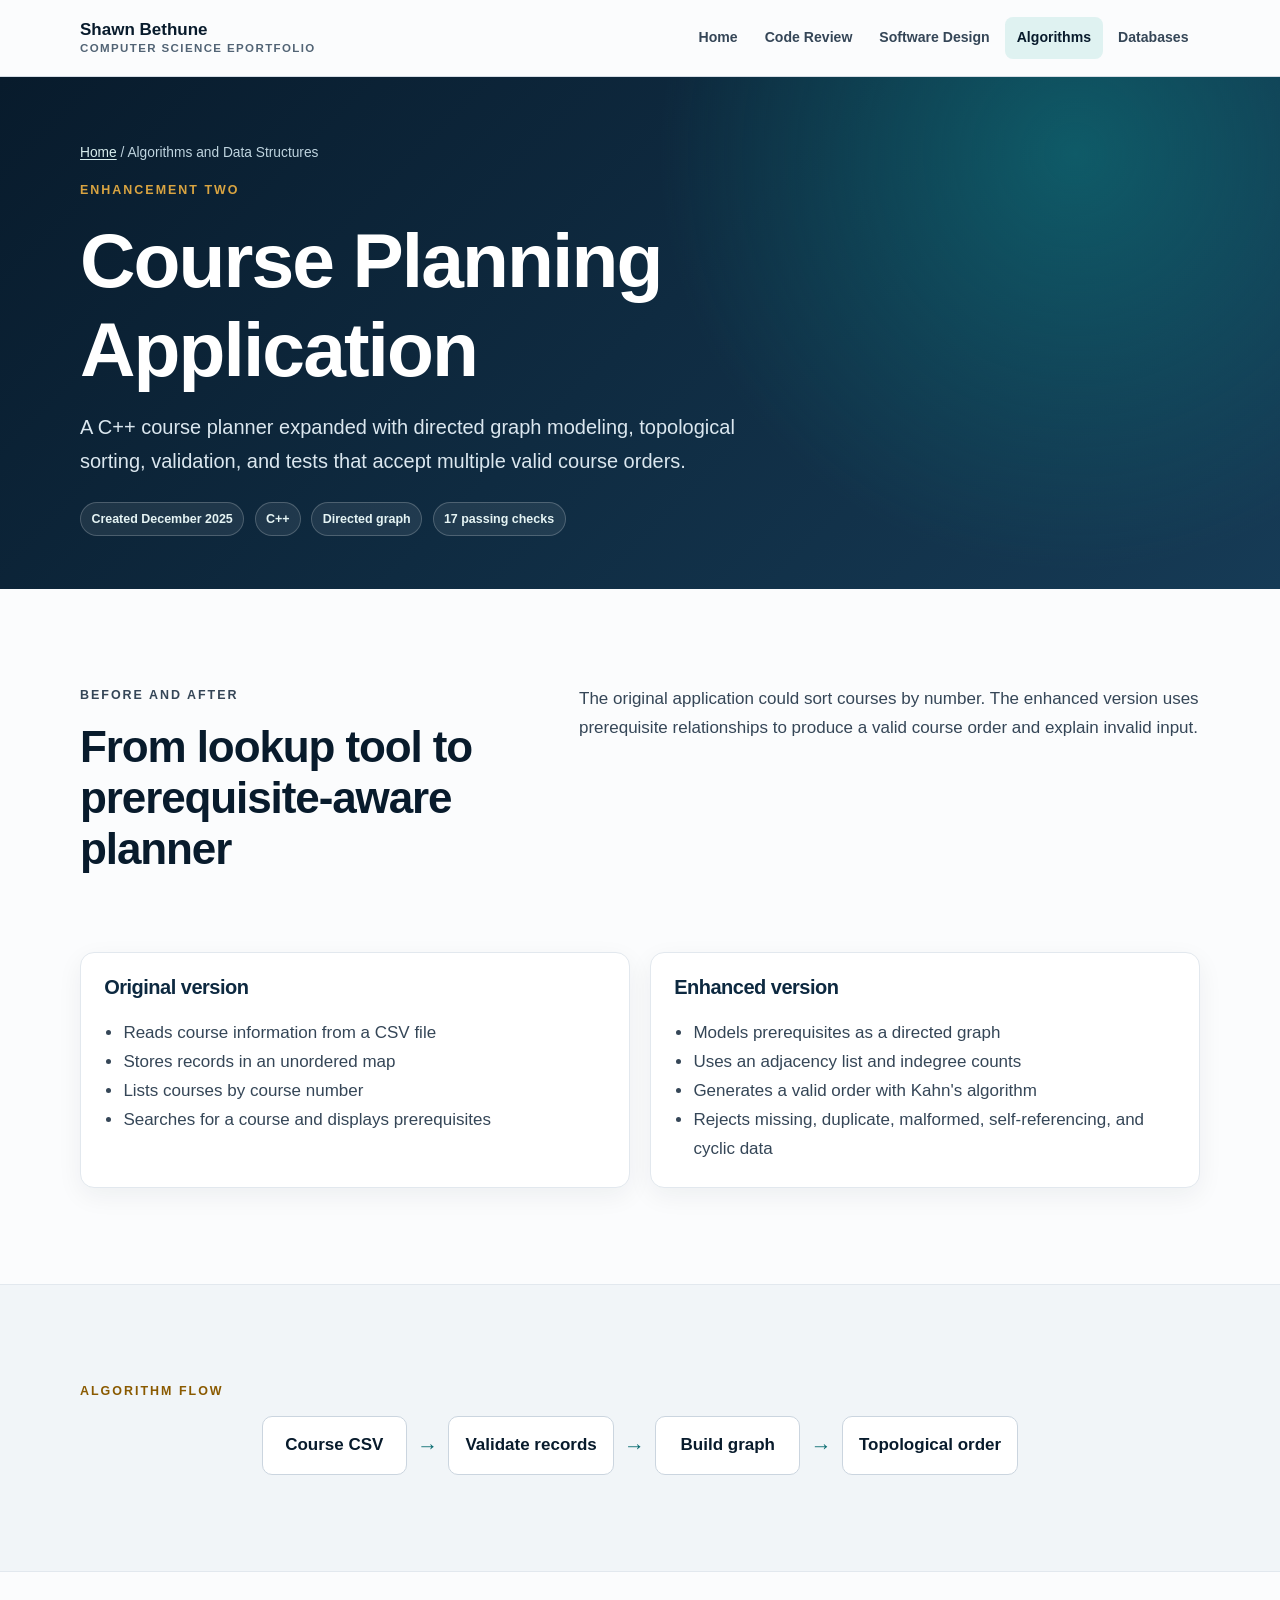
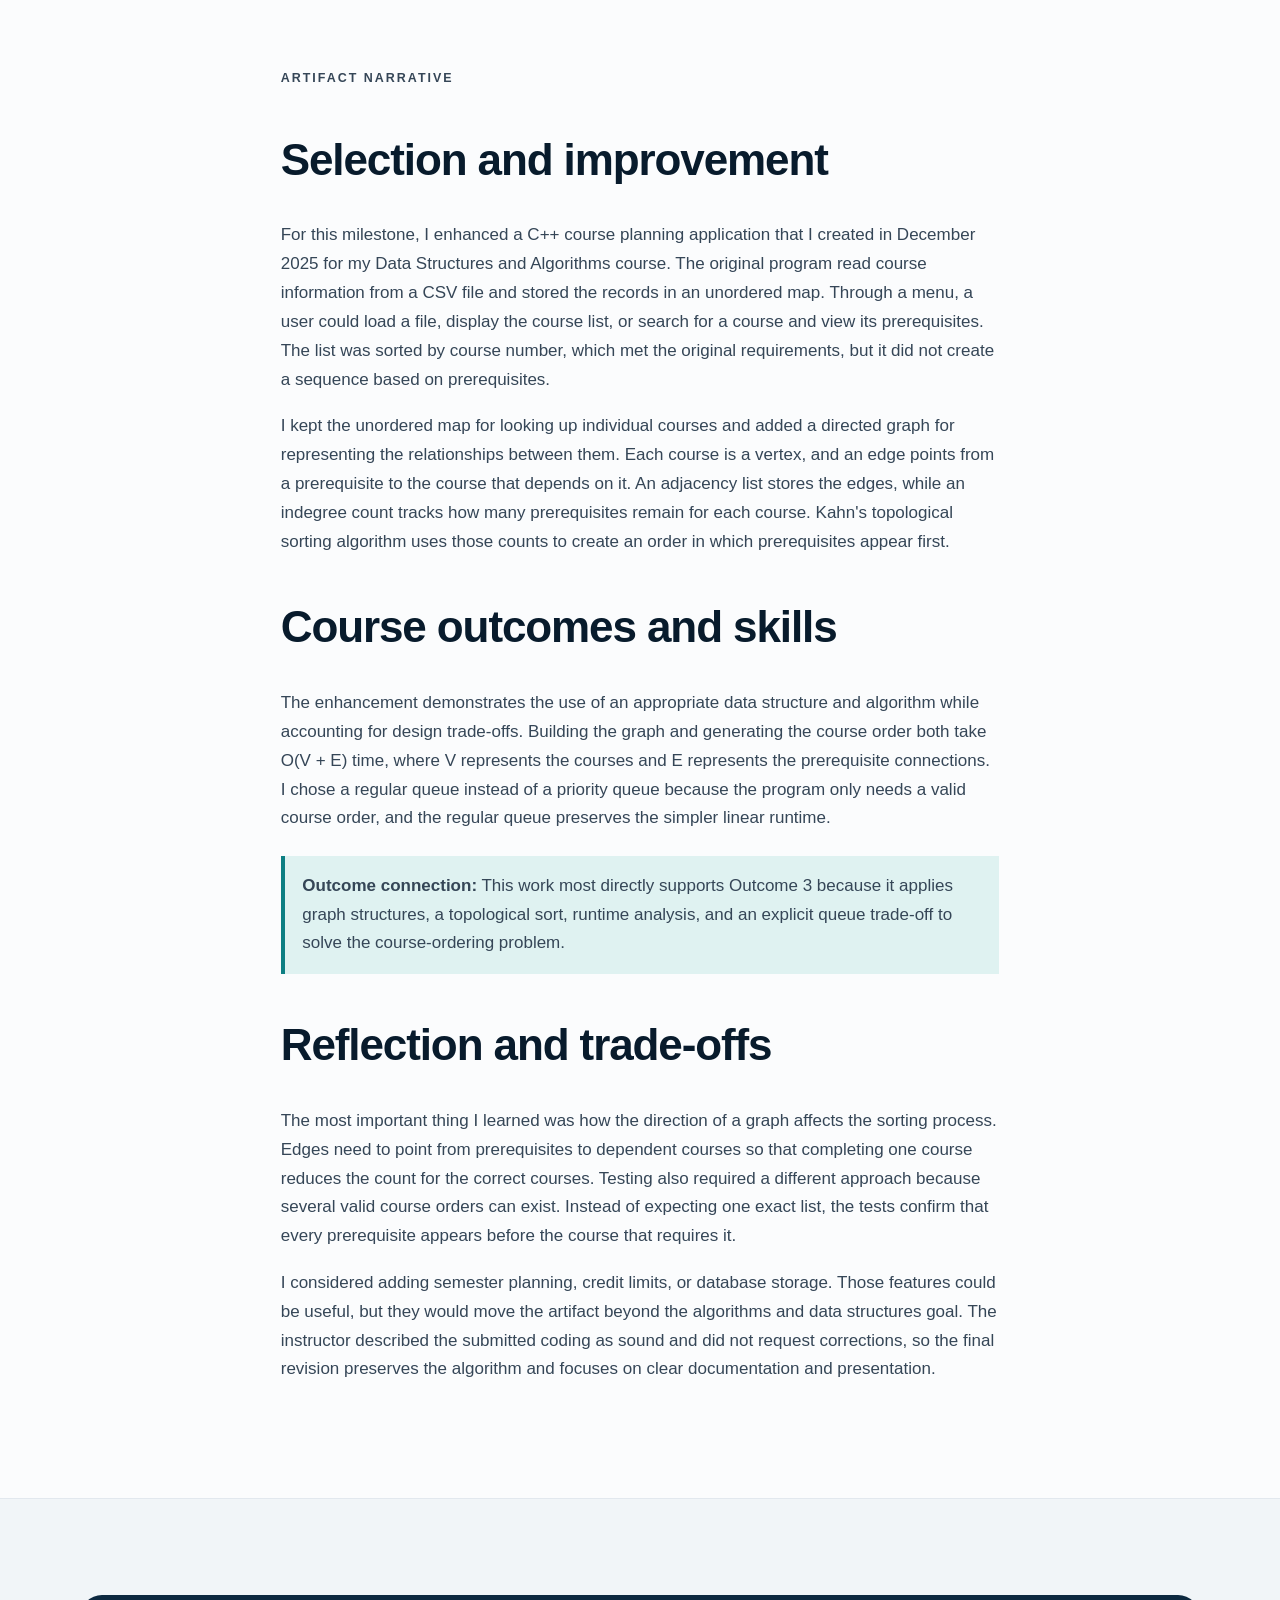
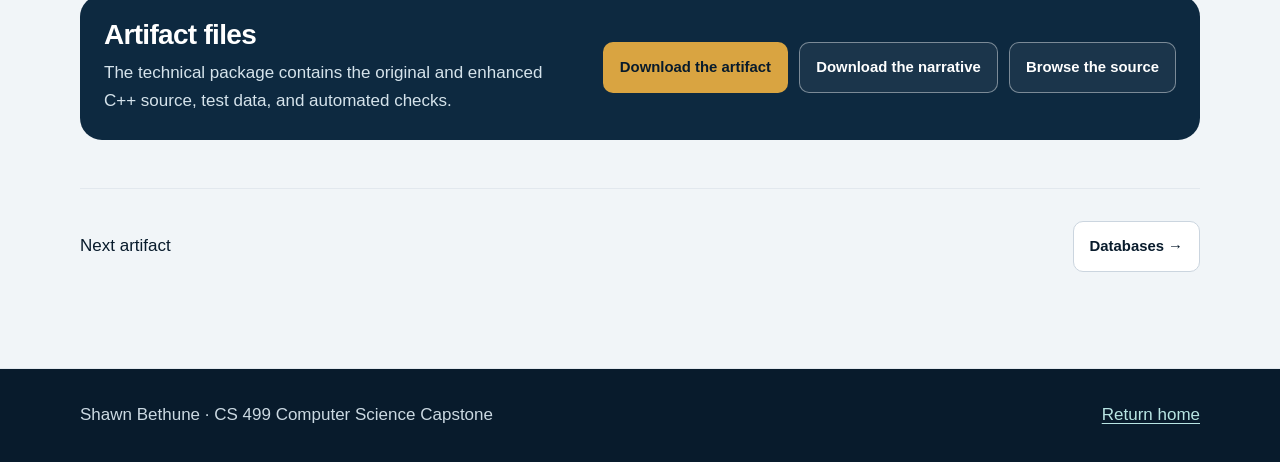
==== algorithms.html @ f5aa71fc "Build CS 499 portfolio foundation" ====
<!doctype html>
<html lang="en">
<head>
  <meta charset="utf-8">
  <meta name="viewport" content="width=device-width, initial-scale=1">
  <meta name="description" content="Algorithms and data structures enhancement for Shawn Bethune's CS 499 capstone.">
  <title>Algorithms and Data Structures | Shawn Bethune</title>
  <link rel="stylesheet" href="assets/css/styles.css">
</head>
<body>
  <a class="skip-link" href="#main-content">Skip to main content</a>
  <header class="site-header">
    <div class="container nav-wrap">
      <a class="brand" href="index.html">Shawn Bethune<span>Computer Science ePortfolio</span></a>
      <nav class="site-nav" aria-label="Primary navigation">
        <a href="index.html">Home</a>
        <a href="code-review.html">Code Review</a>
        <a href="software-design.html">Software Design</a>
        <a href="algorithms.html" aria-current="page">Algorithms</a>
        <a href="databases.html">Databases</a>
      </nav>
    </div>
  </header>

  <main id="main-content">
    <section class="page-hero">
      <div class="container">
        <p class="breadcrumbs"><a href="index.html">Home</a> / Algorithms and Data Structures</p>
        <p class="eyebrow">Enhancement Two</p>
        <h1>Course Planning Application</h1>
        <p class="lede">A C++ course planner expanded with directed graph modeling, topological sorting, validation, and tests that accept multiple valid course orders.</p>
        <div class="meta-row" aria-label="Project details">
          <span>Created December 2025</span>
          <span>C++</span>
          <span>Directed graph</span>
          <span>17 passing checks</span>
        </div>
      </div>
    </section>

    <section class="section">
      <div class="container">
        <div class="section-heading">
          <div><p class="eyebrow">Before and after</p><h2>From lookup tool to prerequisite-aware planner</h2></div>
          <p>The original application could sort courses by number. The enhanced version uses prerequisite relationships to produce a valid course order and explain invalid input.</p>
        </div>
        <div class="comparison-grid">
          <article class="comparison-card">
            <h3>Original version</h3>
            <ul>
              <li>Reads course information from a CSV file</li>
              <li>Stores records in an unordered map</li>
              <li>Lists courses by course number</li>
              <li>Searches for a course and displays prerequisites</li>
            </ul>
          </article>
          <article class="comparison-card">
            <h3>Enhanced version</h3>
            <ul>
              <li>Models prerequisites as a directed graph</li>
              <li>Uses an adjacency list and indegree counts</li>
              <li>Generates a valid order with Kahn's algorithm</li>
              <li>Rejects missing, duplicate, malformed, self-referencing, and cyclic data</li>
            </ul>
          </article>
        </div>
      </div>
    </section>

    <section class="section section-alt">
      <div class="container">
        <p class="eyebrow">Algorithm flow</p>
        <div class="flow" aria-label="Course planning algorithm flow">
          <div class="flow-step">Course CSV</div><span class="flow-arrow" aria-hidden="true">→</span>
          <div class="flow-step">Validate records</div><span class="flow-arrow" aria-hidden="true">→</span>
          <div class="flow-step">Build graph</div><span class="flow-arrow" aria-hidden="true">→</span>
          <div class="flow-step">Topological order</div>
        </div>
      </div>
    </section>

    <section class="section">
      <div class="container prose">
        <p class="eyebrow">Artifact narrative</p>
        <h2>Selection and improvement</h2>
        <p>For this milestone, I enhanced a C++ course planning application that I created in December 2025 for my Data Structures and Algorithms course. The original program read course information from a CSV file and stored the records in an unordered map. Through a menu, a user could load a file, display the course list, or search for a course and view its prerequisites. The list was sorted by course number, which met the original requirements, but it did not create a sequence based on prerequisites.</p>
        <p>I kept the unordered map for looking up individual courses and added a directed graph for representing the relationships between them. Each course is a vertex, and an edge points from a prerequisite to the course that depends on it. An adjacency list stores the edges, while an indegree count tracks how many prerequisites remain for each course. Kahn's topological sorting algorithm uses those counts to create an order in which prerequisites appear first.</p>

        <h2>Course outcomes and skills</h2>
        <p>The enhancement demonstrates the use of an appropriate data structure and algorithm while accounting for design trade-offs. Building the graph and generating the course order both take O(V + E) time, where V represents the courses and E represents the prerequisite connections. I chose a regular queue instead of a priority queue because the program only needs a valid course order, and the regular queue preserves the simpler linear runtime.</p>
        <p class="outcome-note"><strong>Outcome connection:</strong> This work most directly supports Outcome 3 because it applies graph structures, a topological sort, runtime analysis, and an explicit queue trade-off to solve the course-ordering problem.</p>

        <h2>Reflection and trade-offs</h2>
        <p>The most important thing I learned was how the direction of a graph affects the sorting process. Edges need to point from prerequisites to dependent courses so that completing one course reduces the count for the correct courses. Testing also required a different approach because several valid course orders can exist. Instead of expecting one exact list, the tests confirm that every prerequisite appears before the course that requires it.</p>
        <p>I considered adding semester planning, credit limits, or database storage. Those features could be useful, but they would move the artifact beyond the algorithms and data structures goal. The instructor described the submitted coding as sound and did not request corrections, so the final revision preserves the algorithm and focuses on clear documentation and presentation.</p>
      </div>
    </section>

    <section class="section section-alt">
      <div class="container file-panel">
        <div><h2>Artifact files</h2><p>The technical package contains the original and enhanced C++ source, test data, and automated checks.</p></div>
        <div class="file-actions">
          <a class="button button-primary" href="downloads/algorithms-artifact.zip">Download the artifact</a>
          <a class="button button-secondary" href="documents/algorithms-narrative.docx">Download the narrative</a>
          <a class="button button-secondary" href="https://github.com/shawnSnhu/shawnsnhu.github.io/tree/main/artifacts/algorithms">Browse the source</a>
        </div>
      </div>
      <div class="container next-project"><span>Next artifact</span><a class="button button-light" href="databases.html">Databases →</a></div>
    </section>
  </main>

  <footer class="site-footer"><div class="container footer-wrap"><p>Shawn Bethune · CS 499 Computer Science Capstone</p><a href="index.html">Return home</a></div></footer>
</body>
</html>
---- assets/css/styles.css ----
:root {
  --navy-950: #081b2c;
  --navy-900: #0d2940;
  --navy-800: #163b56;
  --teal-700: #0b6d72;
  --teal-600: #0d7f83;
  --teal-100: #dff2f1;
  --gold-500: #d9a441;
  --gold-700: #8a5a00;
  --slate-700: #354657;
  --slate-600: #526475;
  --slate-300: #cbd5df;
  --slate-200: #e2e8ee;
  --slate-100: #f1f5f8;
  --paper: #fbfcfd;
  --white: #ffffff;
  --shadow: 0 16px 40px rgba(8, 27, 44, 0.1);
  --radius-lg: 22px;
  --radius-md: 14px;
  --content-width: 1120px;
}

* {
  box-sizing: border-box;
}

html {
  scroll-behavior: smooth;
}

body {
  margin: 0;
  color: var(--navy-950);
  background: var(--paper);
  font-family: Inter, ui-sans-serif, -apple-system, BlinkMacSystemFont, "Segoe UI", sans-serif;
  font-size: 17px;
  line-height: 1.7;
}

a {
  color: var(--teal-700);
  text-underline-offset: 0.18em;
}

a:hover {
  color: var(--navy-900);
}

a:focus-visible,
button:focus-visible {
  outline: 3px solid var(--gold-500);
  outline-offset: 4px;
}

img,
svg {
  max-width: 100%;
}

h1,
h2,
h3 {
  margin-top: 0;
  line-height: 1.16;
  letter-spacing: -0.025em;
}

h1 {
  font-size: clamp(2.55rem, 7vw, 5.5rem);
  max-width: 12ch;
}

h2 {
  font-size: clamp(1.85rem, 4vw, 2.75rem);
}

h3 {
  font-size: 1.25rem;
}

p {
  margin: 0 0 1.1rem;
}

.skip-link {
  position: fixed;
  top: 0.75rem;
  left: 0.75rem;
  z-index: 100;
  padding: 0.65rem 0.9rem;
  color: var(--white);
  background: var(--navy-950);
  border-radius: 8px;
  transform: translateY(-180%);
}

.skip-link:focus {
  transform: translateY(0);
}

.container {
  width: min(calc(100% - 2rem), var(--content-width));
  margin-inline: auto;
}

.site-header {
  position: sticky;
  top: 0;
  z-index: 20;
  border-bottom: 1px solid rgba(203, 213, 223, 0.78);
  background: rgba(251, 252, 253, 0.94);
  backdrop-filter: blur(12px);
}

.nav-wrap {
  display: flex;
  min-height: 76px;
  align-items: center;
  justify-content: space-between;
  gap: 1.5rem;
}

.brand {
  color: var(--navy-950);
  font-weight: 800;
  line-height: 1.1;
  text-decoration: none;
}

.brand span {
  display: block;
  margin-top: 0.18rem;
  color: var(--slate-600);
  font-size: 0.72rem;
  font-weight: 700;
  letter-spacing: 0.12em;
  text-transform: uppercase;
}

.site-nav {
  display: flex;
  align-items: center;
  justify-content: flex-end;
  gap: 0.25rem;
  flex-wrap: wrap;
}

.site-nav a {
  padding: 0.55rem 0.72rem;
  color: var(--slate-700);
  border-radius: 8px;
  font-size: 0.88rem;
  font-weight: 700;
  text-decoration: none;
}

.site-nav a:hover,
.site-nav a[aria-current="page"] {
  color: var(--navy-950);
  background: var(--teal-100);
}

.hero {
  position: relative;
  overflow: hidden;
  padding: clamp(4rem, 9vw, 7rem) 0;
  color: var(--white);
  background:
    radial-gradient(circle at 84% 18%, rgba(13, 127, 131, 0.65), transparent 31rem),
    linear-gradient(135deg, var(--navy-950), var(--navy-800));
}

.hero::after {
  position: absolute;
  right: -9rem;
  bottom: -13rem;
  width: 34rem;
  height: 34rem;
  border: 1px solid rgba(255, 255, 255, 0.13);
  border-radius: 50%;
  content: "";
}

.hero-grid {
  position: relative;
  z-index: 1;
  display: grid;
  grid-template-columns: minmax(0, 1.45fr) minmax(280px, 0.75fr);
  align-items: center;
  gap: clamp(2.5rem, 7vw, 6rem);
}

.eyebrow {
  margin-bottom: 0.9rem;
  color: var(--gold-700);
  font-size: 0.78rem;
  font-weight: 800;
  letter-spacing: 0.16em;
  text-transform: uppercase;
}

.hero .eyebrow,
.page-hero .eyebrow {
  color: var(--gold-500);
}

.hero .lede,
.page-hero .lede {
  max-width: 61ch;
  color: #dbe7ef;
  font-size: clamp(1.05rem, 2vw, 1.25rem);
}

.actions {
  display: flex;
  align-items: center;
  gap: 0.8rem;
  margin-top: 2rem;
  flex-wrap: wrap;
}

.button {
  display: inline-flex;
  min-height: 46px;
  align-items: center;
  justify-content: center;
  padding: 0.72rem 1rem;
  border: 1px solid transparent;
  border-radius: 10px;
  font-size: 0.93rem;
  font-weight: 800;
  text-decoration: none;
}

.button-primary {
  color: var(--navy-950);
  background: var(--gold-500);
}

.button-primary:hover {
  color: var(--navy-950);
  background: #e8b85a;
}

.button-secondary {
  color: var(--white);
  border-color: rgba(255, 255, 255, 0.42);
  background: rgba(255, 255, 255, 0.06);
}

.button-secondary:hover {
  color: var(--white);
  background: rgba(255, 255, 255, 0.14);
}

.button-dark {
  color: var(--white);
  background: var(--navy-900);
}

.button-dark:hover {
  color: var(--white);
  background: var(--navy-800);
}

.button-light {
  color: var(--navy-950);
  border-color: var(--slate-300);
  background: var(--white);
}

.button-light:hover {
  color: var(--navy-950);
  border-color: var(--teal-600);
  background: var(--teal-100);
}

.hero-panel {
  padding: 1.6rem;
  border: 1px solid rgba(255, 255, 255, 0.18);
  border-radius: var(--radius-lg);
  background: rgba(255, 255, 255, 0.08);
  box-shadow: var(--shadow);
}

.hero-panel h2 {
  font-size: 1.55rem;
}

.panel-label {
  margin-bottom: 0.6rem;
  color: #9ed7d6;
  font-size: 0.76rem;
  font-weight: 800;
  letter-spacing: 0.13em;
  text-transform: uppercase;
}

.compact-list,
.tag-list {
  display: flex;
  padding: 0;
  margin: 1.25rem 0 0;
  list-style: none;
  flex-wrap: wrap;
  gap: 0.55rem;
}

.compact-list li,
.tag-list li {
  padding: 0.32rem 0.62rem;
  border-radius: 999px;
  font-size: 0.78rem;
  font-weight: 800;
}

.compact-list li {
  color: #e9f5f5;
  background: rgba(255, 255, 255, 0.1);
}

.tag-list li {
  color: var(--teal-700);
  background: var(--teal-100);
}

.section {
  padding: clamp(3.6rem, 8vw, 6rem) 0;
}

.section-alt {
  border-block: 1px solid var(--slate-200);
  background: var(--slate-100);
}

.section-heading {
  display: grid;
  grid-template-columns: minmax(0, 0.85fr) minmax(280px, 1.15fr);
  gap: 2.5rem;
  margin-bottom: 2.6rem;
}

.section-heading p {
  color: var(--slate-700);
}

.prose {
  max-width: 76ch;
}

.prose h2 {
  margin-top: 2.8rem;
}

.prose h3 {
  margin-top: 2rem;
}

.prose p,
.prose li {
  color: var(--slate-700);
}

.draft-note {
  margin-bottom: 1.6rem;
  padding: 0.85rem 1rem;
  color: var(--navy-900);
  border: 1px dashed var(--teal-600);
  border-radius: 10px;
  background: var(--teal-100);
  font-size: 0.9rem;
}

.card-grid {
  display: grid;
  grid-template-columns: repeat(3, minmax(0, 1fr));
  gap: 1.25rem;
}

.project-card,
.outcome-card,
.comparison-card,
.content-card {
  border: 1px solid var(--slate-200);
  border-radius: var(--radius-md);
  background: var(--white);
  box-shadow: 0 8px 26px rgba(8, 27, 44, 0.06);
}

.project-card {
  display: flex;
  min-height: 100%;
  flex-direction: column;
  padding: 1.45rem;
}

.project-number {
  display: inline-flex;
  width: 2.25rem;
  height: 2.25rem;
  align-items: center;
  justify-content: center;
  margin-bottom: 1.1rem;
  color: var(--white);
  border-radius: 50%;
  background: var(--teal-700);
  font-size: 0.8rem;
  font-weight: 900;
}

.project-card p {
  color: var(--slate-700);
}

.project-card .text-link {
  margin-top: auto;
  padding-top: 0.7rem;
  font-weight: 800;
}

.outcome-grid {
  display: grid;
  grid-template-columns: repeat(5, minmax(0, 1fr));
  gap: 0.85rem;
}

.outcome-card {
  padding: 1rem;
}

.outcome-card span {
  display: block;
  margin-bottom: 0.35rem;
  color: var(--teal-700);
  font-size: 0.73rem;
  font-weight: 900;
  letter-spacing: 0.1em;
  text-transform: uppercase;
}

.outcome-card p {
  margin: 0;
  color: var(--slate-700);
  font-size: 0.88rem;
  line-height: 1.5;
}

.page-hero {
  padding: 4rem 0 3.3rem;
  color: var(--white);
  background:
    radial-gradient(circle at 84% 15%, rgba(13, 127, 131, 0.54), transparent 26rem),
    linear-gradient(135deg, var(--navy-950), var(--navy-800));
}

.page-hero h1 {
  margin-bottom: 1rem;
  font-size: clamp(2.35rem, 6vw, 4.8rem);
  max-width: 15ch;
}

.page-note {
  max-width: 70ch;
  margin-top: 1.25rem;
  color: #bfd4df;
  font-size: 0.95rem;
}

.outcome-note {
  padding: 1rem 1.1rem;
  margin-top: 1.4rem;
  color: var(--navy-900);
  border-left: 4px solid var(--teal-600);
  background: var(--teal-100);
}

.breadcrumbs {
  margin-bottom: 1rem;
  color: #bfd4df;
  font-size: 0.86rem;
}

.breadcrumbs a {
  color: #d9efef;
}

.meta-row {
  display: flex;
  margin-top: 1.5rem;
  flex-wrap: wrap;
  gap: 0.65rem;
}

.meta-row span {
  padding: 0.34rem 0.65rem;
  color: #e5f4f4;
  border: 1px solid rgba(255, 255, 255, 0.2);
  border-radius: 999px;
  background: rgba(255, 255, 255, 0.08);
  font-size: 0.78rem;
  font-weight: 800;
}

.comparison-grid {
  display: grid;
  grid-template-columns: repeat(2, minmax(0, 1fr));
  gap: 1.25rem;
}

.comparison-card,
.content-card {
  padding: 1.45rem;
}

.comparison-card h3,
.content-card h3 {
  color: var(--navy-900);
}

.comparison-card ul,
.content-card ul {
  padding-left: 1.2rem;
  margin-bottom: 0;
  color: var(--slate-700);
}

.flow {
  display: flex;
  align-items: stretch;
  justify-content: center;
  gap: 0.65rem;
  flex-wrap: wrap;
}

.flow-step {
  min-width: 145px;
  padding: 0.85rem 1rem;
  text-align: center;
  border: 1px solid var(--slate-300);
  border-radius: 10px;
  background: var(--white);
  font-weight: 800;
}

.flow-arrow {
  display: inline-flex;
  align-items: center;
  color: var(--teal-700);
  font-size: 1.3rem;
  font-weight: 900;
}

.file-panel {
  display: grid;
  grid-template-columns: minmax(0, 1fr) auto;
  align-items: center;
  gap: 1.5rem;
  padding: 1.5rem;
  color: var(--white);
  border-radius: var(--radius-lg);
  background: var(--navy-900);
}

.file-panel h2 {
  margin-bottom: 0.45rem;
  font-size: 1.75rem;
}

.file-panel p {
  margin: 0;
  color: #d5e3eb;
}

.file-actions {
  display: flex;
  justify-content: flex-end;
  gap: 0.7rem;
  flex-wrap: wrap;
}

.media-placeholder {
  display: grid;
  min-height: 360px;
  place-items: center;
  padding: 2rem;
  text-align: center;
  color: #dceaf0;
  border: 1px solid rgba(255, 255, 255, 0.12);
  border-radius: var(--radius-lg);
  background:
    linear-gradient(135deg, rgba(13, 127, 131, 0.22), rgba(8, 27, 44, 0.1)),
    var(--navy-950);
}

.media-placeholder strong {
  display: block;
  margin-bottom: 0.5rem;
  color: var(--white);
  font-size: 1.4rem;
}

.next-project {
  display: flex;
  align-items: center;
  justify-content: space-between;
  gap: 1rem;
  padding-top: 2rem;
  margin-top: 3rem;
  border-top: 1px solid var(--slate-200);
}

.site-footer {
  padding: 2rem 0;
  color: #cbd9e2;
  background: var(--navy-950);
}

.footer-wrap {
  display: flex;
  align-items: center;
  justify-content: space-between;
  gap: 1rem;
  flex-wrap: wrap;
}

.site-footer p {
  margin: 0;
}

.site-footer a {
  color: #b8e5e3;
}

@media (max-width: 900px) {
  .nav-wrap {
    align-items: flex-start;
    flex-direction: column;
    padding: 1rem 0;
  }

  .site-header {
    position: static;
  }

  .site-nav {
    justify-content: flex-start;
  }

  .hero-grid,
  .section-heading {
    grid-template-columns: 1fr;
  }

  .card-grid {
    grid-template-columns: 1fr;
  }

  .outcome-grid {
    grid-template-columns: repeat(2, minmax(0, 1fr));
  }
}

@media (max-width: 640px) {
  body {
    font-size: 16px;
  }

  .container {
    width: min(calc(100% - 1.25rem), var(--content-width));
  }

  .site-nav a {
    padding: 0.42rem 0.52rem;
    font-size: 0.8rem;
  }

  .hero,
  .page-hero {
    padding: 3.2rem 0;
  }

  .comparison-grid,
  .outcome-grid {
    grid-template-columns: 1fr;
  }

  .flow {
    align-items: center;
    flex-direction: column;
  }

  .flow-arrow {
    transform: rotate(90deg);
  }

  .file-panel {
    grid-template-columns: 1fr;
  }

  .file-actions {
    justify-content: flex-start;
  }

  .next-project {
    align-items: flex-start;
    flex-direction: column;
  }
}
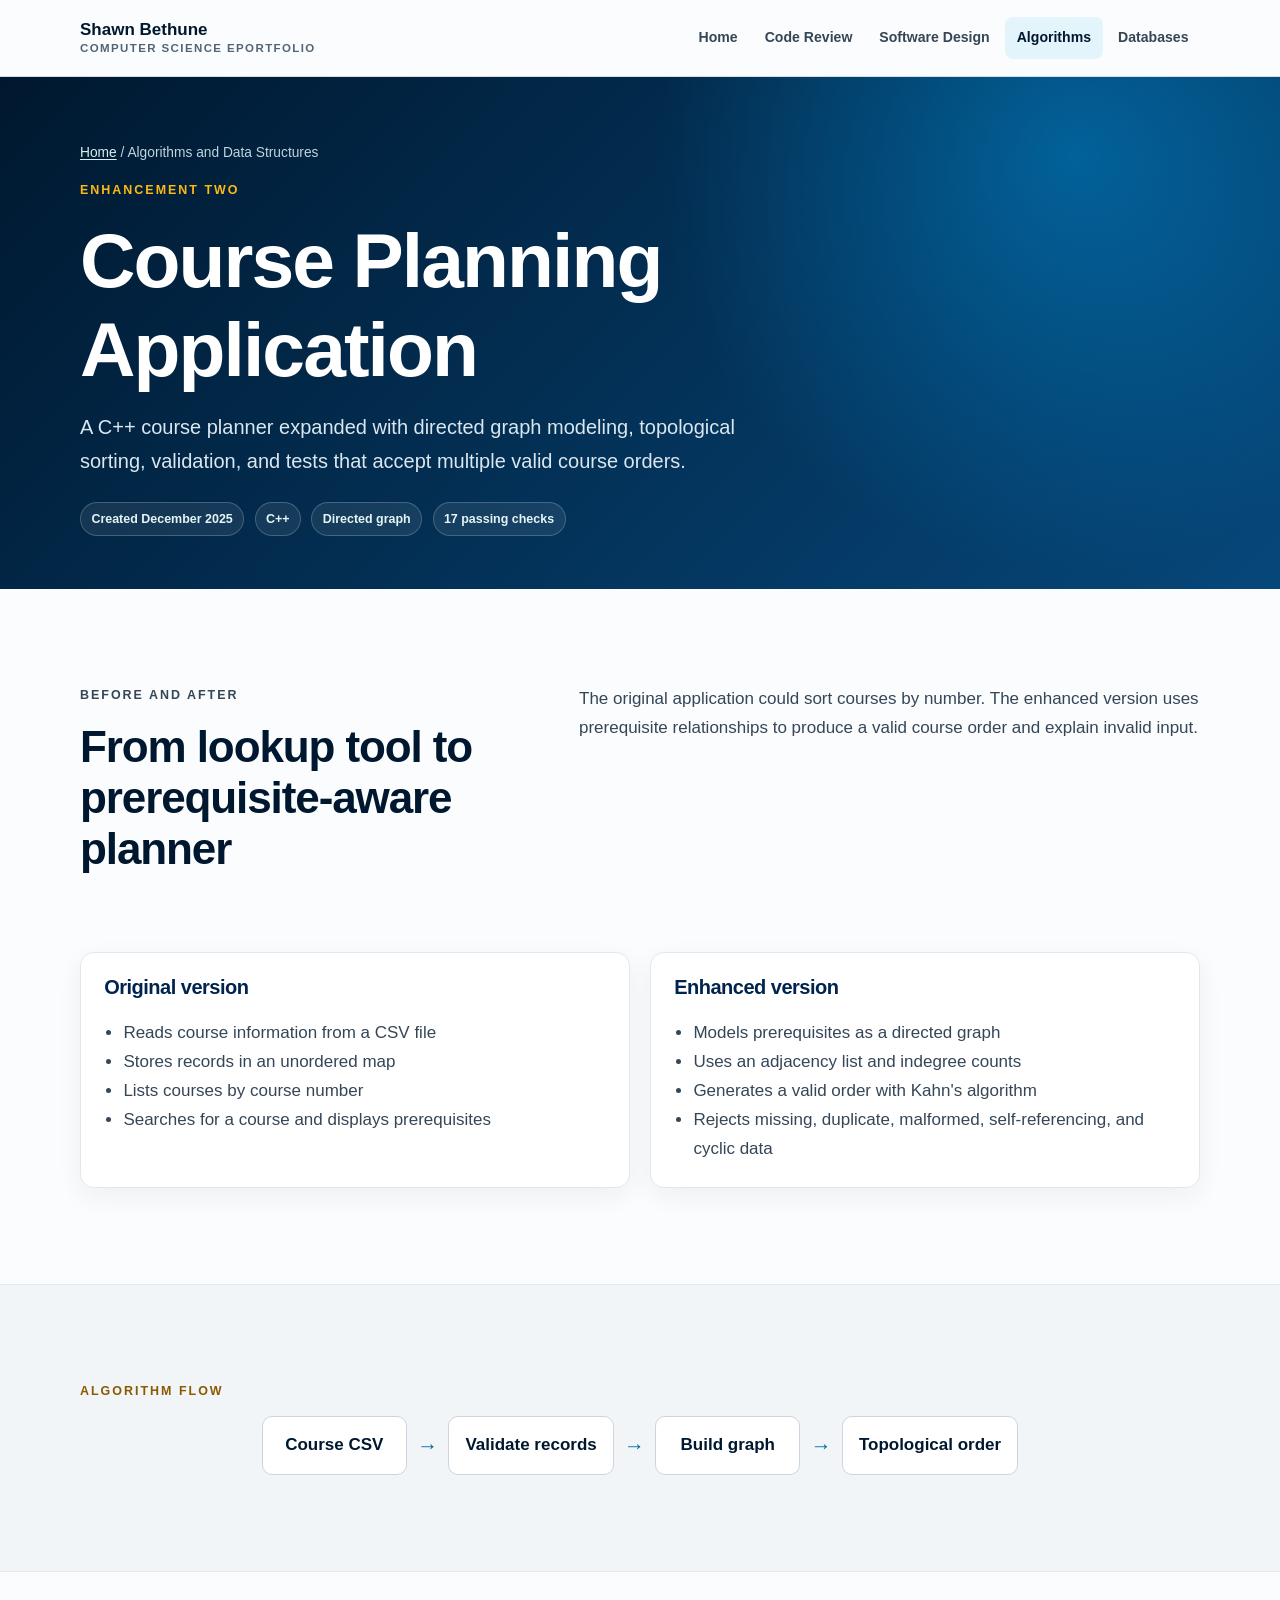
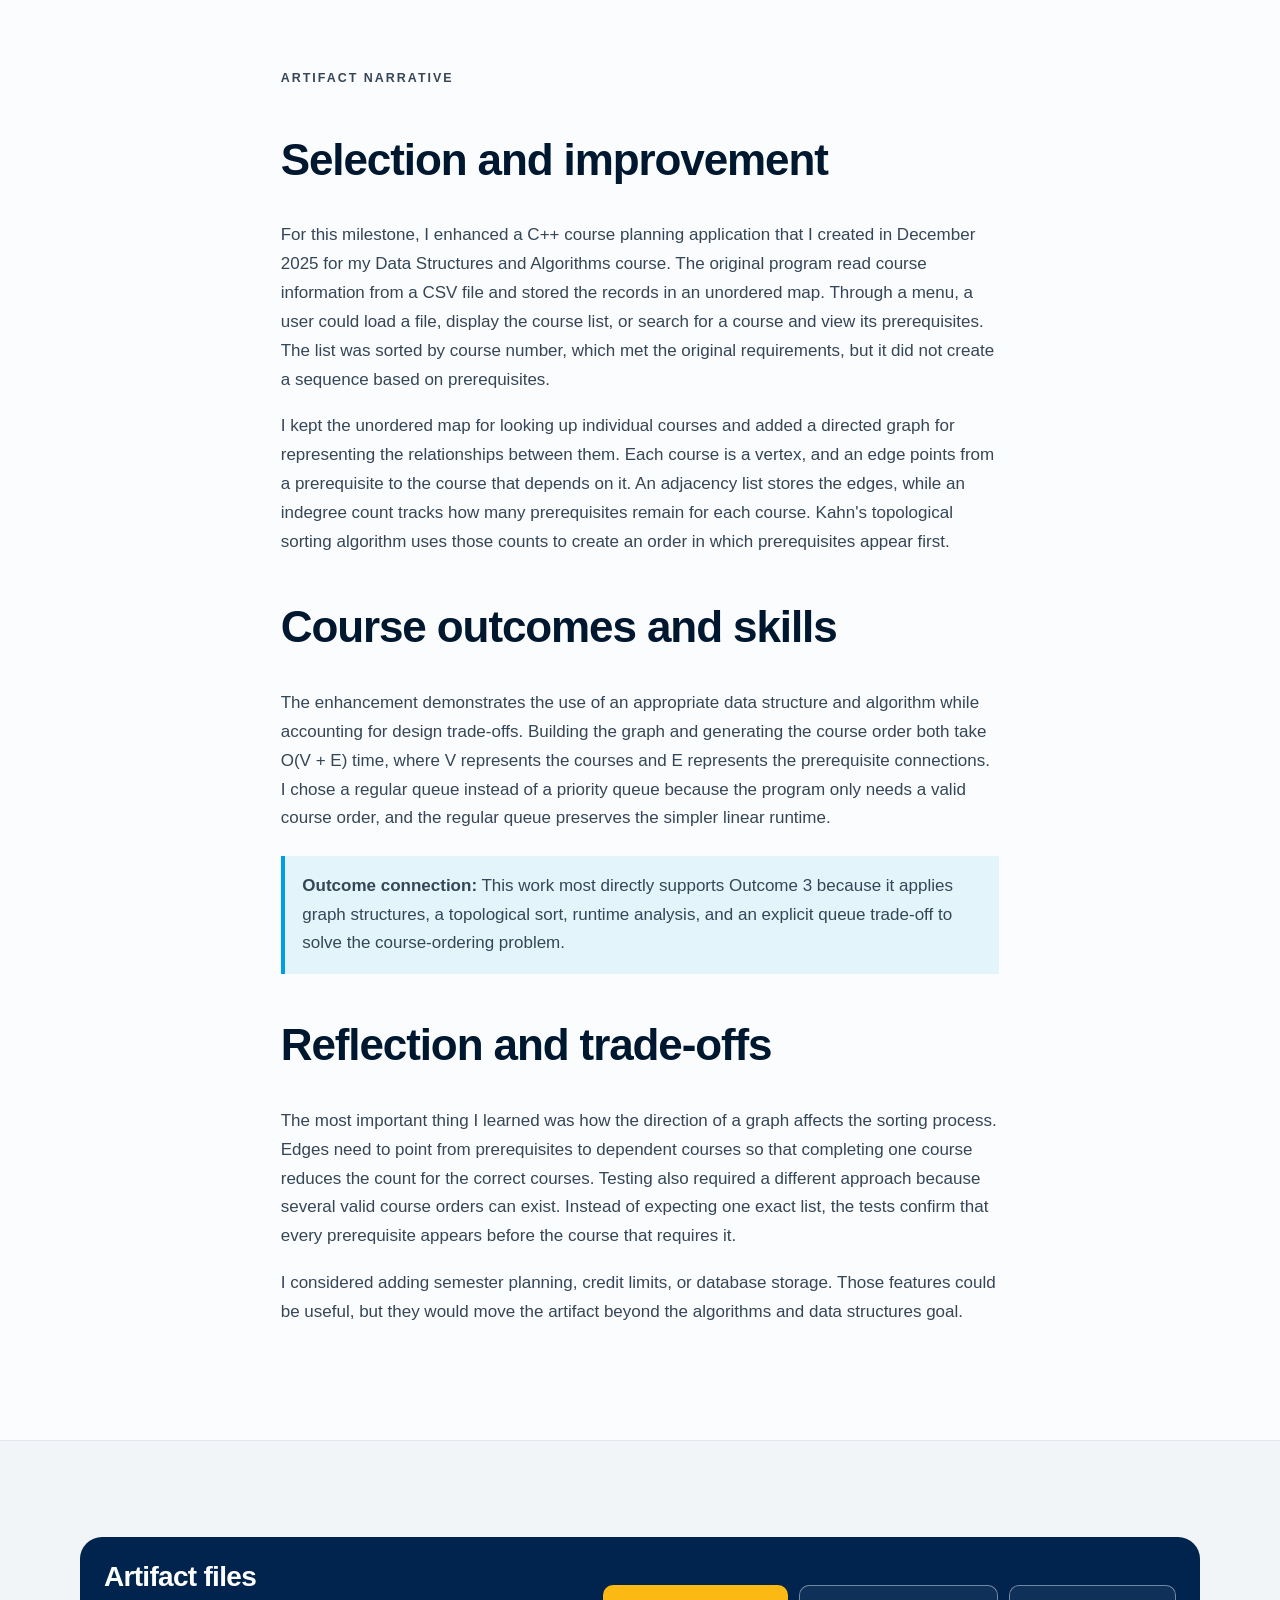
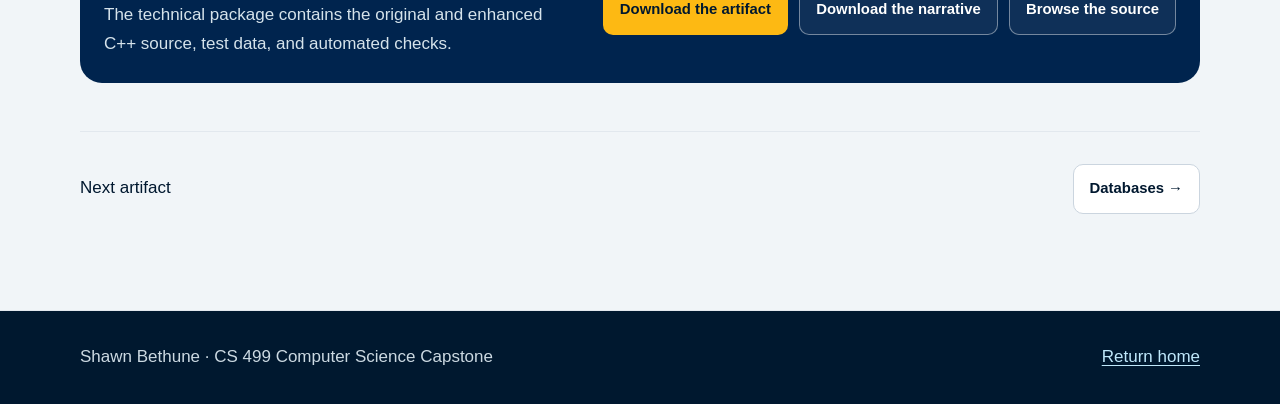
==== commit a6c69adc: "Finalize CS 499 ePortfolio" ====
--- a/algorithms.html
+++ b/algorithms.html
@@ -92,7 +92,7 @@
 
         <h2>Reflection and trade-offs</h2>
         <p>The most important thing I learned was how the direction of a graph affects the sorting process. Edges need to point from prerequisites to dependent courses so that completing one course reduces the count for the correct courses. Testing also required a different approach because several valid course orders can exist. Instead of expecting one exact list, the tests confirm that every prerequisite appears before the course that requires it.</p>
-        <p>I considered adding semester planning, credit limits, or database storage. Those features could be useful, but they would move the artifact beyond the algorithms and data structures goal. The instructor described the submitted coding as sound and did not request corrections, so the final revision preserves the algorithm and focuses on clear documentation and presentation.</p>
+        <p>I considered adding semester planning, credit limits, or database storage. Those features could be useful, but they would move the artifact beyond the algorithms and data structures goal.</p>
       </div>
     </section>
 
--- a/assets/css/styles.css
+++ b/assets/css/styles.css
@@ -1,11 +1,11 @@
 :root {
-  --navy-950: #081b2c;
-  --navy-900: #0d2940;
-  --navy-800: #163b56;
-  --teal-700: #0b6d72;
-  --teal-600: #0d7f83;
-  --teal-100: #dff2f1;
-  --gold-500: #d9a441;
+  --navy-950: #00182f;
+  --navy-900: #00244e;
+  --navy-800: #06477a;
+  --teal-700: #006c9e;
+  --teal-600: #009dea;
+  --teal-100: #e3f4fb;
+  --gold-500: #fdb913;
   --gold-700: #8a5a00;
   --slate-700: #354657;
   --slate-600: #526475;
@@ -14,7 +14,7 @@
   --slate-100: #f1f5f8;
   --paper: #fbfcfd;
   --white: #ffffff;
-  --shadow: 0 16px 40px rgba(8, 27, 44, 0.1);
+  --shadow: 0 16px 40px rgba(0, 36, 78, 0.1);
   --radius-lg: 22px;
   --radius-md: 14px;
   --content-width: 1120px;
@@ -166,7 +166,7 @@
   padding: clamp(4rem, 9vw, 7rem) 0;
   color: var(--white);
   background:
-    radial-gradient(circle at 84% 18%, rgba(13, 127, 131, 0.65), transparent 31rem),
+    radial-gradient(circle at 84% 18%, rgba(0, 157, 234, 0.48), transparent 31rem),
     linear-gradient(135deg, var(--navy-950), var(--navy-800));
 }
 
@@ -239,7 +239,7 @@
 
 .button-primary:hover {
   color: var(--navy-950);
-  background: #e8b85a;
+  background: #ffca3a;
 }
 
 .button-secondary {
@@ -449,7 +449,7 @@
   padding: 4rem 0 3.3rem;
   color: var(--white);
   background:
-    radial-gradient(circle at 84% 15%, rgba(13, 127, 131, 0.54), transparent 26rem),
+    radial-gradient(circle at 84% 15%, rgba(0, 157, 234, 0.42), transparent 26rem),
     linear-gradient(135deg, var(--navy-950), var(--navy-800));
 }
 
@@ -578,25 +578,36 @@
   flex-wrap: wrap;
 }
 
-.media-placeholder {
-  display: grid;
-  min-height: 360px;
-  place-items: center;
-  padding: 2rem;
-  text-align: center;
-  color: #dceaf0;
-  border: 1px solid rgba(255, 255, 255, 0.12);
+.video-panel {
+  overflow: hidden;
+  border: 1px solid var(--slate-200);
   border-radius: var(--radius-lg);
-  background:
-    linear-gradient(135deg, rgba(13, 127, 131, 0.22), rgba(8, 27, 44, 0.1)),
-    var(--navy-950);
-}
-
-.media-placeholder strong {
-  display: block;
-  margin-bottom: 0.5rem;
-  color: var(--white);
-  font-size: 1.4rem;
+  background: var(--white);
+  box-shadow: var(--shadow);
+}
+
+.video-frame {
+  aspect-ratio: 16 / 9;
+  background: var(--navy-950);
+}
+
+.video-frame iframe {
+  width: 100%;
+  height: 100%;
+  border: 0;
+}
+
+.video-caption {
+  display: flex;
+  align-items: center;
+  justify-content: space-between;
+  gap: 1rem;
+  padding: 1.2rem 1.35rem;
+}
+
+.video-caption p {
+  margin: 0;
+  color: var(--slate-700);
 }
 
 .next-project {
@@ -628,7 +639,7 @@
 }
 
 .site-footer a {
-  color: #b8e5e3;
+  color: #bfe8fb;
 }
 
 @media (max-width: 900px) {
@@ -701,6 +712,11 @@
     justify-content: flex-start;
   }
 
+  .video-caption {
+    align-items: flex-start;
+    flex-direction: column;
+  }
+
   .next-project {
     align-items: flex-start;
     flex-direction: column;
